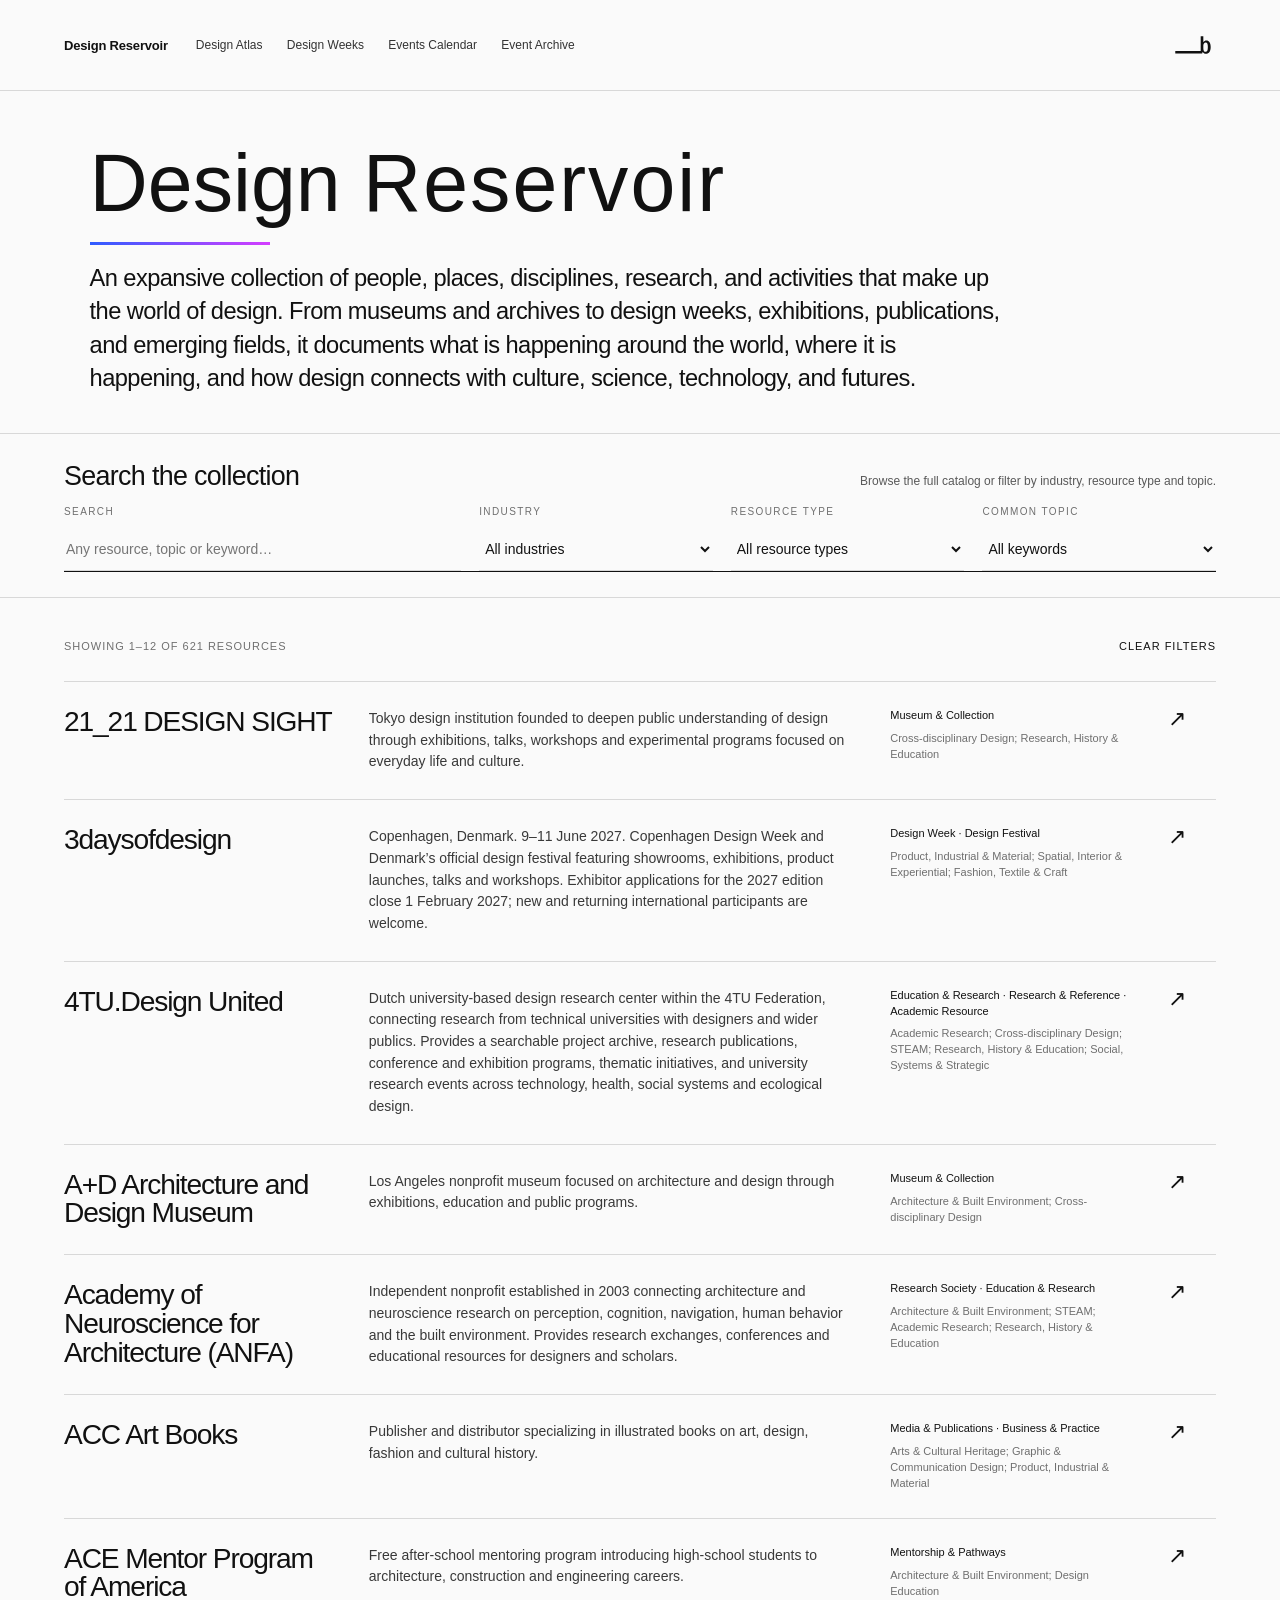
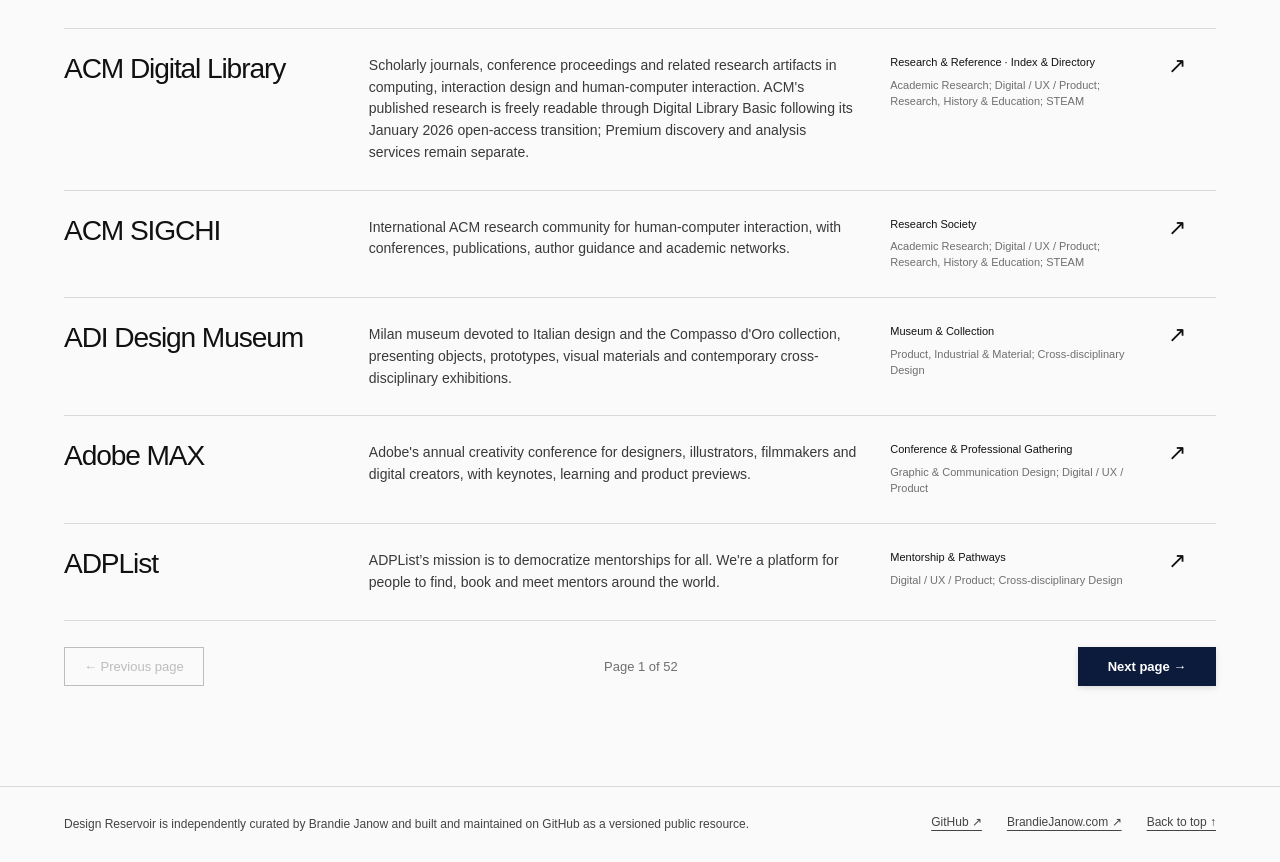
==== index.html @ 39318a6c "Load approved KoD brand gradient accent stylesheet" ====
<!doctype html>
<html lang="en">
<head>
  <link rel="icon" type="image/png" href="./assets/favicon.png?v=20261018square">
  <meta charset="utf-8">
  <meta name="viewport" content="width=device-width,initial-scale=1">
  <meta name="description" content="A curated international index of design knowledge, research, institutions, methods, archives, disciplines and opportunities, spanning STEAM, GLAM, futures and foresight.">
  <title>Design Reservoir</title>
  <link rel="canonical" href="https://brandiejanow.github.io/design-reservoir/">
  
  
  
  
  
  
  
  

  <link rel="stylesheet" href="./styles.css?v=20261120kodbrandgradient">

  <meta property="og:type" content="website">
  <meta property="og:title" content="Design Reservoir">
  <meta property="og:description" content="A curated international index of design knowledge, research, institutions, methods, archives, disciplines and opportunities, spanning STEAM, GLAM, futures and foresight.">
  <meta property="og:url" content="https://brandiejanow.github.io/design-reservoir/">
  <meta property="og:site_name" content="Design Reservoir">
  <meta property="og:image" content="https://brandiejanow.github.io/design-reservoir/assets/social-preview.png?v=20261030">
  <meta property="og:image:secure_url" content="https://brandiejanow.github.io/design-reservoir/assets/social-preview.png?v=20261030">
  <meta property="og:image:type" content="image/png">
  <meta property="og:image:width" content="1200">
  <meta property="og:image:height" content="630">
  <meta property="og:image:alt" content="Design Reservoir link preview graphic">
  <meta name="twitter:card" content="summary_large_image">
  <meta name="twitter:title" content="Design Reservoir">
  <meta name="twitter:description" content="A curated international index of design knowledge, research, institutions, methods, archives, disciplines and opportunities, spanning STEAM, GLAM, futures and foresight.">
  <meta name="twitter:image" content="https://brandiejanow.github.io/design-reservoir/assets/social-preview.png?v=20261030">
</head>
<body>
  <header id="top" class="site-nav">
    <a class="site-home" aria-current="page" href="./">Design Reservoir</a>
    <nav class="desktop-nav" aria-label="Sections">

      <a href="./atlas/">Design Atlas</a>
      <a href="./design-weeks/">Design Weeks</a>
      <a href="./events/">Events Calendar</a>
      <a href="./events/archive.html">Event Archive</a>
    </nav>
    <details class="mobile-nav">
      <summary>Explore <span class="menu-symbol" aria-hidden="true">☰</span></summary>
      <nav aria-label="Mobile sections">
        <a href="./">All Resources</a>

        <a href="./atlas/">Design Atlas</a>
        <a href="./design-weeks/">Design Weeks</a>
        <a href="./events/">Events Calendar</a>
        <a href="./events/archive.html">Event Archive</a>
      </nav>
    </details>
    <span class="name" aria-label="Brandie Janow logo"><img src="./assets/b-logo.svg" alt=""></span>
  </header>

  <main>
    <section class="hero compact-hero">
      <h1>Design <span class="reservoir-word">Reservoir</span></h1>
      <p class="intro">An expansive collection of people, places, disciplines, research, and activities that make up the world of design. From museums and archives to design weeks, exhibitions, publications, and emerging fields, it documents what is happening around the world, where it is happening, and how design connects with culture, science, technology, and futures.</p>
    </section>
<section class="search-section" aria-label="Search the collection">
<div class="search-intro"><h2>Search the collection</h2><p>Browse the full catalog or filter by industry, resource type and topic.</p></div>
<div class="toolbar">
        <label class="search">
          <span>Search</span>
          <input id="search" type="search" placeholder="Any resource, topic or keyword…" autocomplete="off">
        </label>
        <label>
          <span>Industry</span>
          <select id="industry"><option value="">All industries</option></select>
        </label>
        <label>
          <span>Resource type</span>
          <select id="type"><option value="">All resource types</option><option value="Design Week">Design Week</option></select>
        </label>
        <label>
          <span>Common topic</span>
          <select id="keyword"><option value="">All keywords</option></select>
        </label>
      </div>
</section>

<section class="directory" aria-label="Design Reservoir directory">
      

      <div class="directory-head">
        <p id="resultCount">Loading…</p>
        <button id="clear" type="button">Clear filters</button>
      </div>

      <div id="list" class="resource-list"></div>
      <nav id="pager" class="pagination" aria-label="Directory pages" hidden>
        <button id="prevPage" type="button">← Previous page</button>
        <span id="pageInfo" aria-live="polite"></span>
        <button id="nextPage" type="button">Next page →</button>
      </nav>
      <p id="empty" class="empty" hidden>No resources match those filters.</p>
    </section>

    
  </main>

<footer class="reservoir-footer"><p>Design Reservoir is independently curated by Brandie Janow and built and maintained on GitHub as a versioned public resource.</p><nav aria-label="Footer navigation"><a href="https://github.com/brandiejanow/design-reservoir" target="_blank" rel="noopener">GitHub ↗</a><a href="https://www.brandiejanow.com/" target="_top">BrandieJanow.com ↗</a><a href="#top" class="back-to-top">Back to top ↑</a></nav></footer>
  <script src="./app.js?v=20261028cleanevents"></script>
</body>
</html>
---- styles.css ----
:root{--ink:#111;--muted:#6f6f6f;--line:#d8d8d8;--paper:#fafafa;--soft:#f6f6f4}
*{box-sizing:border-box}html{scroll-behavior:smooth}body{margin:0;background:var(--paper);color:var(--ink);font-family:"Helvetica Neue",Helvetica,Arial,sans-serif;-webkit-font-smoothing:antialiased}
a{color:inherit}.site-nav{min-height:82px;display:flex;align-items:center;justify-content:space-between;gap:28px;padding:22px clamp(22px,5vw,74px);border-bottom:1px solid var(--line)}
.name{text-decoration:none;display:inline-flex;align-items:center;margin-left:auto;flex:0 0 auto}.name img{width:46px;height:46px;display:block;object-fit:contain}.site-nav nav{display:flex;gap:28px;flex-wrap:wrap;justify-content:flex-end}.site-nav nav a{text-decoration:none;font-size:12px;color:#333}.site-nav nav a:hover{text-decoration:underline;text-underline-offset:4px}
main{max-width:1600px;margin:0 auto}.hero{padding:clamp(66px,9vw,142px) clamp(22px,7vw,108px) clamp(60px,8vw,112px);border-bottom:1px solid var(--line)}
.eyebrow{margin:0 0 28px;font-size:11px;text-transform:uppercase;letter-spacing:.18em}.hero h1{margin:0;max-width:1100px;font-weight:400;font-size:clamp(58px,9vw,138px);line-height:1.02;letter-spacing:0}
.reservoir-word{letter-spacing:.025em;font-kerning:none}.intro{max-width:780px;margin:44px 0 28px;font-size:clamp(20px,2.2vw,30px);line-height:1.28;letter-spacing:-.025em}.meta{margin:0;color:var(--muted);font-size:12px}
.directory{padding:34px clamp(22px,5vw,74px) 100px}.toolbar{display:grid;grid-template-columns:1.7fr repeat(3,1fr);gap:18px;padding:8px 0 28px;border-bottom:1px solid var(--ink)}
.toolbar label{display:flex;flex-direction:column;gap:10px}.toolbar label>span{font-size:10px;text-transform:uppercase;letter-spacing:.14em;color:var(--muted)}
input,select{width:100%;min-height:44px;border:0;border-bottom:1px solid var(--line);border-radius:0;background:transparent;padding:0 2px;font:inherit;font-size:14px;color:var(--ink);outline:none}
input:focus,select:focus{border-bottom-color:var(--ink)}.directory-head{display:flex;justify-content:space-between;align-items:center;padding:18px 0;color:var(--muted);font-size:11px;text-transform:uppercase;letter-spacing:.09em}
#clear{border:0;background:none;padding:0;font:inherit;font-size:11px;text-transform:uppercase;letter-spacing:.09em;color:var(--ink);cursor:pointer}
.resource-list{border-top:1px solid var(--line)}.resource{display:grid;grid-template-columns:minmax(190px,1fr) minmax(300px,1.8fr) minmax(180px,.9fr) 48px;gap:34px;align-items:start;padding:26px 0;border-bottom:1px solid var(--line)}
.resource h2{margin:0;font-weight:400;font-size:clamp(23px,2.2vw,34px);line-height:1.02;letter-spacing:-.04em}.description{margin:0;color:#393939;font-size:14px;line-height:1.55;max-width:720px}
.taxonomy{display:flex;flex-direction:column;gap:7px;font-size:11px;line-height:1.45;color:var(--muted)}.taxonomy strong{font-weight:400;color:var(--ink)}.visit{text-decoration:none;font-size:22px;line-height:1}.visit:hover{opacity:.45}
.empty{padding:70px 0;color:var(--muted)}.note{padding:48px clamp(22px,5vw,74px) 78px;border-top:1px solid var(--line)}.note p{max-width:820px;margin:0;font-size:14px;line-height:1.55;color:#3c3c3c}.note a{text-underline-offset:3px}
footer{display:flex;justify-content:space-between;gap:20px;padding:28px clamp(22px,5vw,74px);border-top:1px solid var(--line);font-size:11px;color:var(--muted)}footer a{text-underline-offset:3px}
body.embed .site-nav,body.embed footer{display:none}body.embed .hero{padding-top:42px}
@media(max-width:1050px){.toolbar{grid-template-columns:1fr 1fr}.resource{grid-template-columns:1fr 1.8fr 42px}.taxonomy{grid-column:1/3;flex-direction:row;flex-wrap:wrap;gap:6px 18px}.visit{grid-column:3;grid-row:1}}
@media(max-width:700px){.site-nav{align-items:center}.site-nav .desktop-nav{display:none}.hero h1{font-size:clamp(54px,18vw,84px);line-height:1.02}.toolbar{grid-template-columns:1fr}.resource{grid-template-columns:1fr 40px;gap:16px 18px}.resource h2{grid-column:1}.description{grid-column:1/3}.taxonomy{grid-column:1/3}.visit{grid-column:2;grid-row:1}.note{padding-bottom:56px}footer{flex-direction:column}}

.quick-links{display:flex;flex-wrap:wrap;gap:12px 28px;margin:25px 0 0;font-size:13px}.quick-links a{text-underline-offset:4px}


/* Consistent, accessible way back to the main index on every device. */
.site-home{font-size:13px;letter-spacing:-.015em;font-weight:600;text-decoration:none;white-space:nowrap;flex:0 0 auto}
.site-home:hover{text-decoration:underline;text-underline-offset:5px}
.desktop-nav{justify-content:center!important;gap:clamp(12px,1.9vw,28px)!important}
.mobile-nav{display:none;position:relative}
.mobile-nav summary{list-style:none;cursor:pointer;display:flex;align-items:center;justify-content:center;gap:9px;min-height:44px;min-width:100px;padding:0 10px;border:1px solid var(--line);font-size:12px}
.mobile-nav summary::-webkit-details-marker{display:none}
.mobile-nav summary:focus-visible,.site-home:focus-visible,.mobile-nav nav a:focus-visible{outline:2px solid var(--ink);outline-offset:3px}
.mobile-nav .menu-symbol{font-size:17px;font-weight:400;line-height:1}
.mobile-nav nav{position:absolute;right:0;top:calc(100% + 8px);z-index:30;width:min(280px,calc(100vw - 32px));display:flex!important;flex-direction:column;gap:0!important;flex-wrap:nowrap;align-items:stretch;justify-content:flex-start;background:var(--paper);border:1px solid var(--line);box-shadow:0 10px 20px rgba(0,0,0,.08)}
.mobile-nav nav a{padding:15px 19px;font-size:14px!important;min-height:48px;border-bottom:1px solid var(--line);text-decoration:none}
.mobile-nav nav a:last-child{border-bottom:0}
.mobile-nav nav a:hover,.mobile-nav nav a.active{background:var(--soft)}
@media(max-width:950px){
 .site-nav{padding:13px clamp(15px,4vw,30px);min-height:66px;gap:13px}
 .site-nav .desktop-nav{display:none}
 .mobile-nav{display:block;margin-left:auto}
 .name{margin-left:0}
 .name img{width:29px;height:29px}
}
@media(max-width:700px){
 .site-nav{align-items:center;flex-wrap:nowrap}
 .site-home{font-size:13px}
 .mobile-nav summary{min-width:89px}
 .hero{padding-top:clamp(43px,8vw,60px);padding-bottom:clamp(46px,8vw,75px)}
 body.embed .site-nav{display:flex}
 body.embed .hero{padding-top:46px}
}

/* Short directory pages keep the main index easy to browse. */
.pagination{display:flex;justify-content:space-between;align-items:center;gap:24px;padding:26px 0 0;font-size:13px}
.pagination[hidden]{display:none}
.pagination button{border:1px solid var(--ink);background:transparent;color:var(--ink);padding:11px 19px;cursor:pointer;font:inherit}
.pagination button:hover:not(:disabled){background:var(--ink);color:var(--paper)}
.pagination button:disabled{opacity:.26;cursor:default}
.pagination span{color:var(--muted)}
@media(max-width:700px){.pagination{gap:10px}.pagination button{padding:10px 13px}}

/* Consistent institutional footer across the Reservoir collections. */
.reservoir-footer{display:flex;justify-content:space-between;align-items:flex-start;flex-wrap:wrap;gap:20px 40px;padding:28px clamp(22px,5vw,74px);border-top:1px solid var(--line);font-size:12px;color:#444}
.reservoir-footer p{max-width:850px;margin:0;line-height:1.65}
.reservoir-footer nav{display:flex;align-items:center;flex-wrap:wrap;gap:14px 25px;margin-left:auto}
.reservoir-footer a{text-underline-offset:4px}
.reservoir-footer .back-to-top{font-weight:500;white-space:nowrap}
@media(max-width:700px){.reservoir-footer nav{margin-left:0}}

/* Compact discovery entrance and directory search. */
.compact-hero{padding-top:clamp(29px,3.9vw,59px);padding-bottom:24px}
.compact-hero .eyebrow{margin-bottom:16px}
.compact-hero h1{font-size:clamp(49px,6.3vw,98px);line-height:1.05}
.compact-hero .intro{max-width:920px;margin:17px 0 13px;font-size:clamp(17px,1.85vw,24px);line-height:1.42}
.index-counts{font-size:12px;color:#4b4b4b;line-height:1.65}
.index-counts>span[aria-hidden]{padding:0 6px}
.collection-origin{margin:6px 0 0;font-size:11px;letter-spacing:.015em;color:#666}
.collection-origin>span{padding:0 6px}
.search-section{padding:27px clamp(22px,5vw,74px) 25px;border-bottom:1px solid var(--line);max-width:1600px;margin:0 auto}
.search-intro{display:flex;align-items:baseline;justify-content:space-between;gap:10px 20px;margin-bottom:14px}
.search-intro h2{font-size:clamp(20px,2.1vw,29px);letter-spacing:-.025em;font-weight:400;margin:0}
.search-intro p{margin:0;color:#595959;font-size:12px;line-height:1.5}
.search-section .toolbar{padding:0}
.directory{padding-top:13px}
@media(max-width:820px){.search-intro{display:block}.search-intro p{margin-top:7px}.search-section .toolbar{grid-template-columns:repeat(2,minmax(0,1fr))}}
@media(max-width:600px){.compact-hero{padding:24px 22px 21px}.compact-hero h1{font-size:clamp(46px,10vw,73px)}.compact-hero .intro{font-size:17px}.search-section{padding:25px 22px}.search-section .toolbar{grid-template-columns:1fr}}

/* KoD keeps the same directory row styling; only its title color differs. */
.resource h2.kod-title{color:#0C1A3B}

/* Clear primary navigation through paginated directory results. */
.pagination #nextPage{background:#2F5CFF;color:#fff;border-color:#2F5CFF;font-weight:600;min-width:138px;box-shadow:0 2px 6px rgba(0,0,0,.12)}
.pagination #nextPage:hover:not(:disabled){background:#0C1A3B;border-color:#0C1A3B;color:#fff}
.pagination #nextPage:focus-visible{outline:3px solid #2F5CFF;outline-offset:3px}
.pagination #nextPage:disabled{background:#e7e7e7;border-color:#d0d0d0;color:#6f6f6f;box-shadow:none;opacity:1}

/* Shared title scale and Knowledge of Design accent palette. */
:root{--kod-yellow:#FFF500;--kod-red:#FF1A1A;--kod-blue:#2F5CFF;--kod-orange:#FF4B00;--kod-pink:#FF2D95;--kod-acid:#9FFF00;--kod-purple:#D43DFF;--kod-aqua:#00F5D4;--kod-gold:#FFC700;--kod-beige:#F5EADA;--kod-purple-text:#2B0A3D;--kod-aqua-text:#0C1A3B}
.hero:not(.compact-hero){padding-top:clamp(29px,3.9vw,59px);padding-bottom:24px}
.hero:not(.compact-hero) h1{font-size:clamp(49px,6.3vw,98px);line-height:1.05}
.hero:not(.compact-hero) .intro{margin-top:17px;font-size:clamp(17px,1.85vw,24px);line-height:1.42}
.compact-hero h1{color:var(--ink)}
.page-atlas .hero h1{color:var(--ink)}
.page-weeks .hero h1{color:var(--ink)}
.page-calendar .hero h1{color:var(--ink)}
.page-archive .hero h1{color:var(--ink)}
.pagination #nextPage{background:#0C1A3B;border-color:#0C1A3B}
.pagination #nextPage:hover:not(:disabled){background:#0C1A3B;border-color:#0C1A3B}
.pagination #nextPage:focus-visible{outline-color:#0C1A3B}
@media(max-width:600px){.hero:not(.compact-hero){padding:24px 22px 21px}.hero:not(.compact-hero) h1{font-size:clamp(46px,10vw,73px)}.hero:not(.compact-hero) .intro{font-size:17px}}

/* KoD Brand Book 2026: restrained title accent, official colors only.
   Electric Blue #2F5CFF + Electric Purple #D43DFF.
   Keep headings black and all archive data visualization neutral. */
.hero h1::after{
  content:"";display:block;width:clamp(100px,15vw,180px);height:3px;
  margin-top:16px;background:linear-gradient(90deg,#2F5CFF 0%,#D43DFF 100%);
}
@media(max-width:600px){.hero h1::after{width:110px;height:3px;margin-top:12px}}
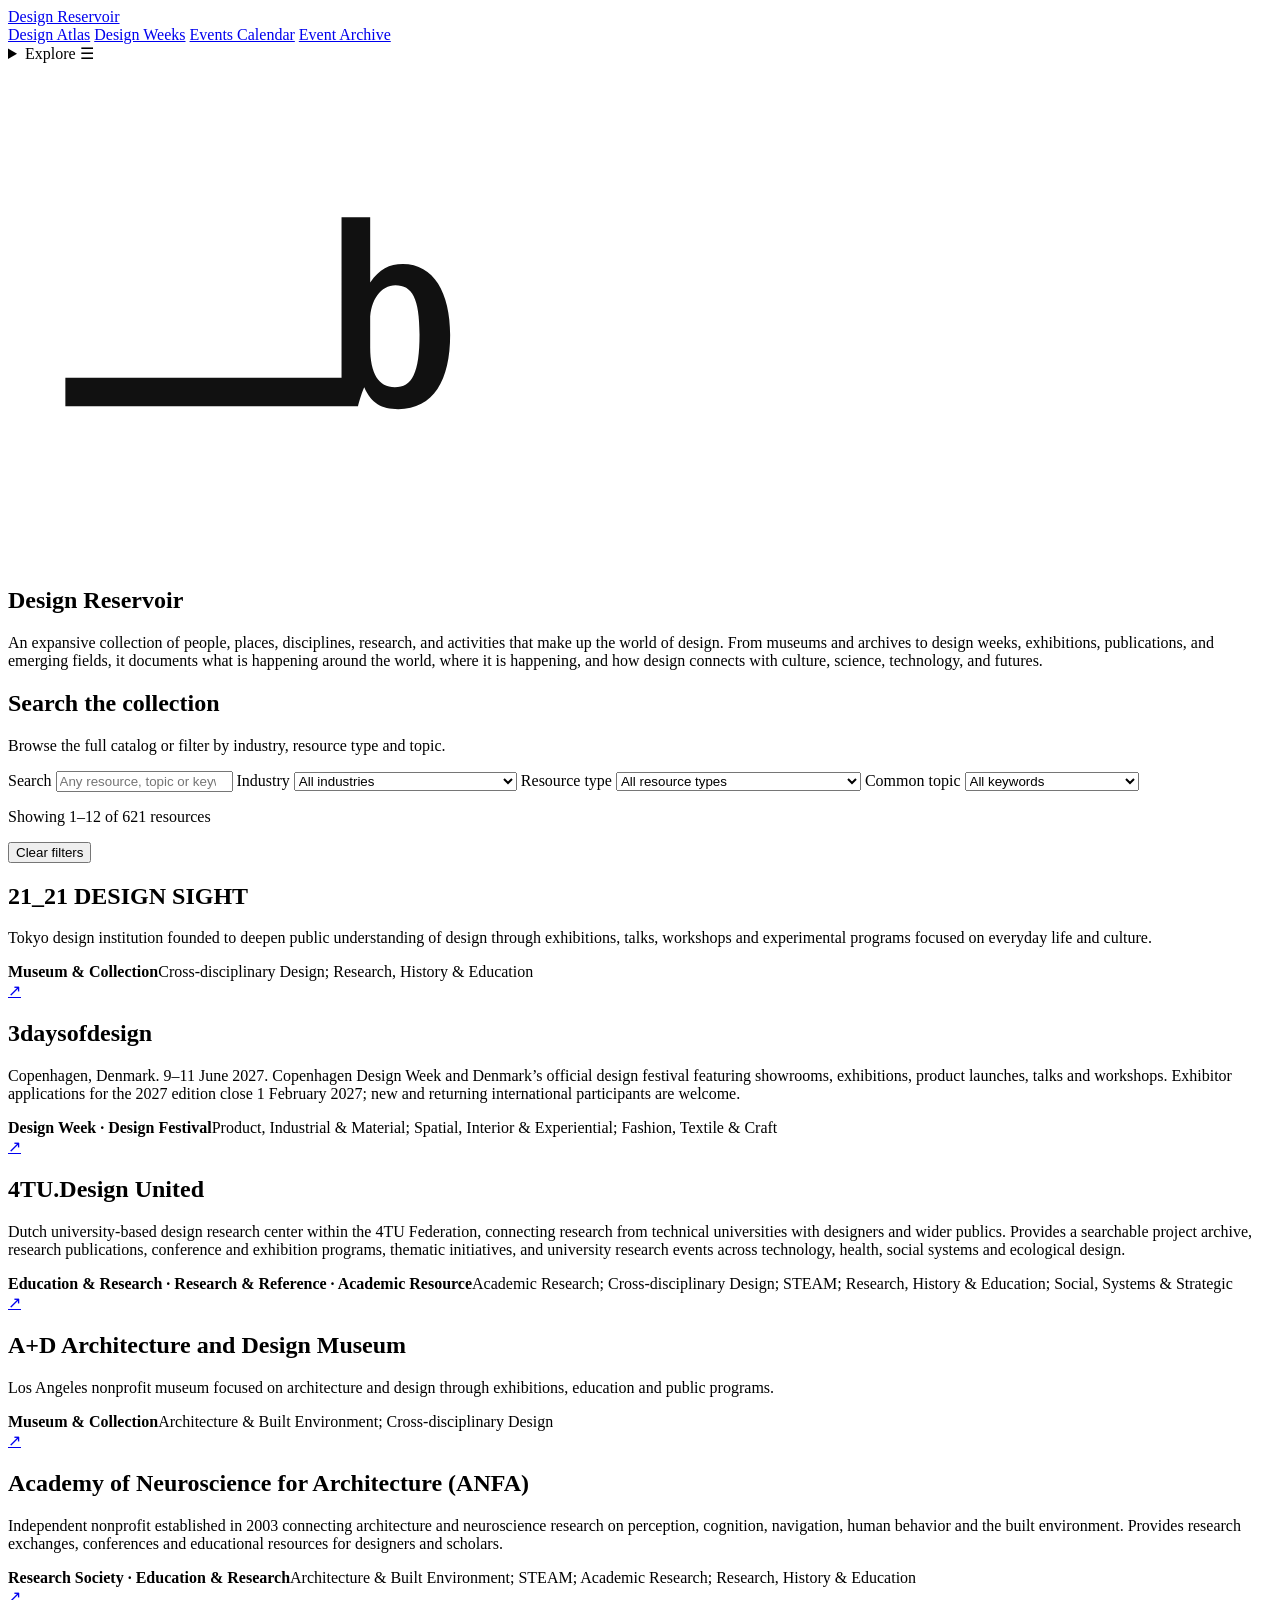
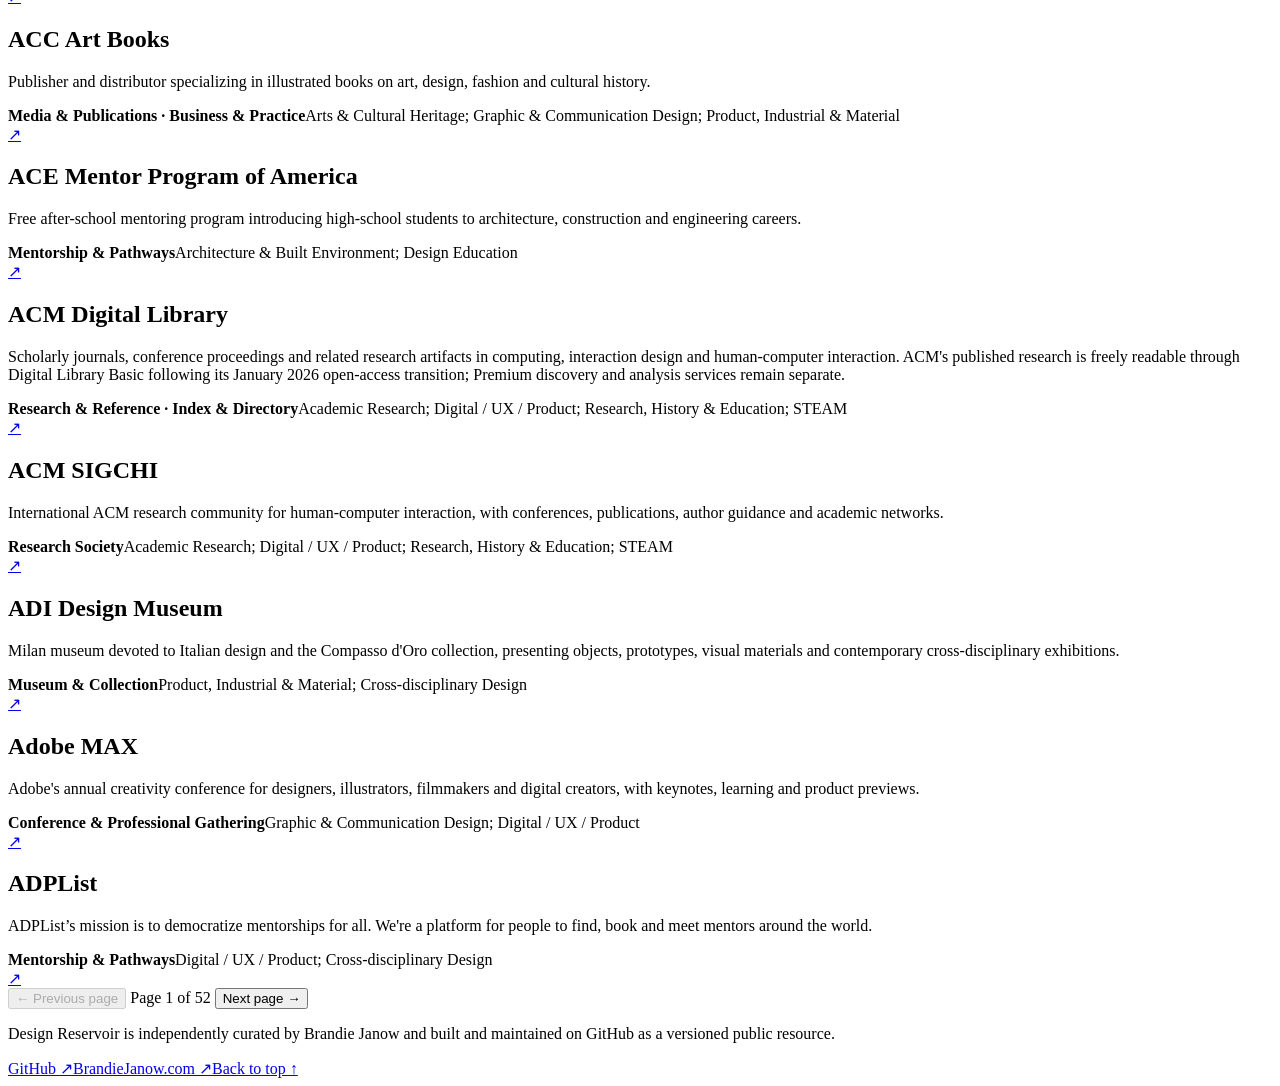
==== commit 99dce66e: "Load corrected gradient heading spacing" ====
--- a/index.html
+++ b/index.html
@@ -16,7 +16,7 @@
   
   
 
-  <link rel="stylesheet" href="./styles.css?v=20261120kodbrandgradient">
+  <link rel="stylesheet" href="./styles.css?v=20261120headingfix>
 
   <meta property="og:type" content="website">
   <meta property="og:title" content="Design Reservoir">
--- a/styles.css
+++ b/styles.css
@@ -110,11 +110,32 @@
 .pagination #nextPage:focus-visible{outline-color:#0C1A3B}
 @media(max-width:600px){.hero:not(.compact-hero){padding:24px 22px 21px}.hero:not(.compact-hero) h1{font-size:clamp(46px,10vw,73px)}.hero:not(.compact-hero) .intro{font-size:17px}}
 
-/* KoD Brand Book 2026: restrained title accent, official colors only.
-   Electric Blue #2F5CFF + Electric Purple #D43DFF.
-   Keep headings black and all archive data visualization neutral. */
-.hero h1::after{
-  content:"";display:block;width:clamp(100px,15vw,180px);height:3px;
-  margin-top:16px;background:linear-gradient(90deg,#2F5CFF 0%,#D43DFF 100%);
+
+/* Heading gradients use only official Knowledge of Design colors. */
+.hero h1{color:#111111;background:linear-gradient(105deg,#2F5CFF 0%,#D43DFF 100%);-webkit-background-clip:text;background-clip:text;-webkit-text-fill-color:transparent;width:fit-content;max-width:100%;}
+.hero h1::after{content:none!important;display:none!important;}
+@media(forced-colors:active){.hero h1{background:none;-webkit-text-fill-color:currentColor;color:CanvasText;}}
+
+/* Official KoD Electric Blue for pagination. */
+.pagination #nextPage{background:#2F5CFF;border-color:#2F5CFF;color:#FFFFFF}
+.pagination #nextPage:hover:not(:disabled){background:#0C1A3B;border-color:#0C1A3B;color:#FFFFFF}
+.pagination #nextPage:focus-visible{outline-color:#2F5CFF}
+
+/* Prevent clipped descenders on gradient headings and separate the introduction. */
+.hero h1{
+  line-height:1.17;
+  padding-bottom:.14em;
+  overflow:visible;
 }
-@media(max-width:600px){.hero h1::after{width:110px;height:3px;margin-top:12px}}
+.compact-hero .intro,.hero:not(.compact-hero) .intro{
+  margin-top:25px;
+  font-size:clamp(16px,1.65vw,21px);
+  line-height:1.5;
+}
+@media(max-width:600px){
+  .compact-hero .intro,.hero:not(.compact-hero) .intro{
+    margin-top:20px;
+    font-size:16px;
+    line-height:1.5;
+  }
+}
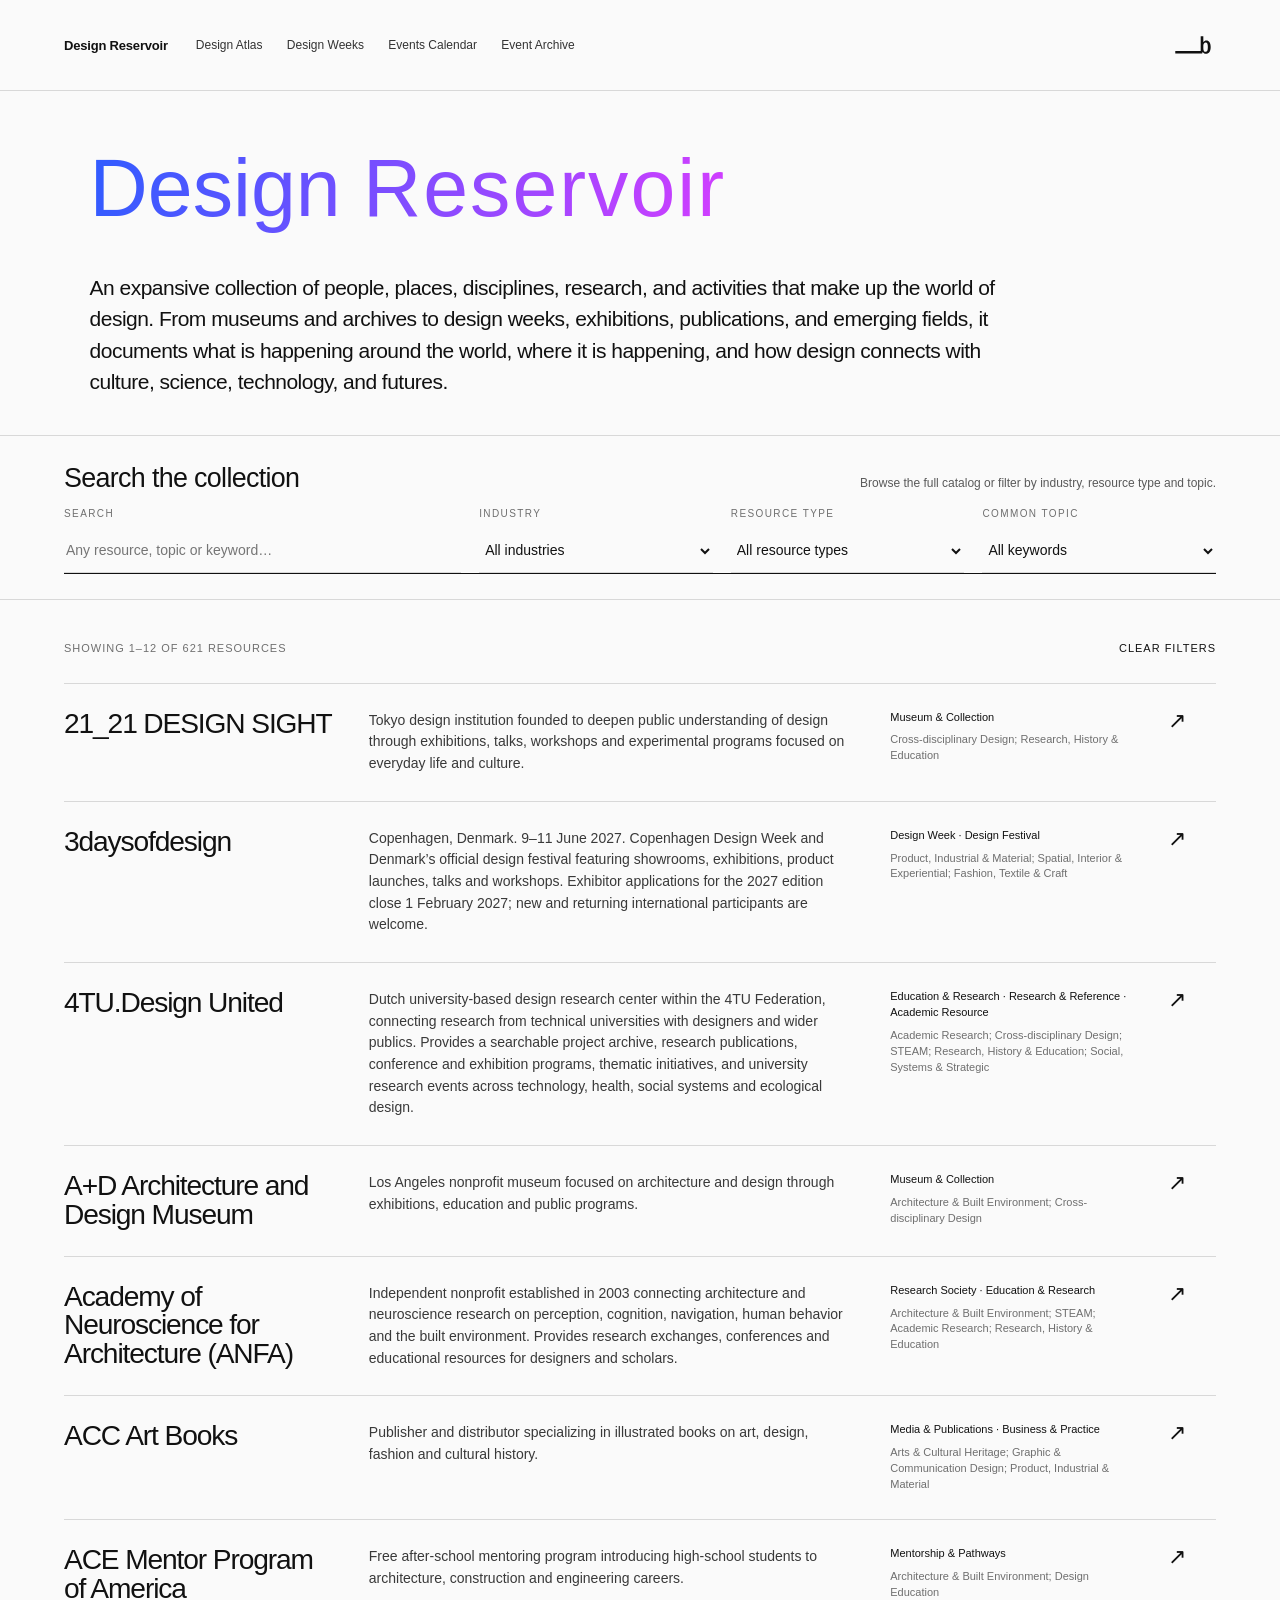
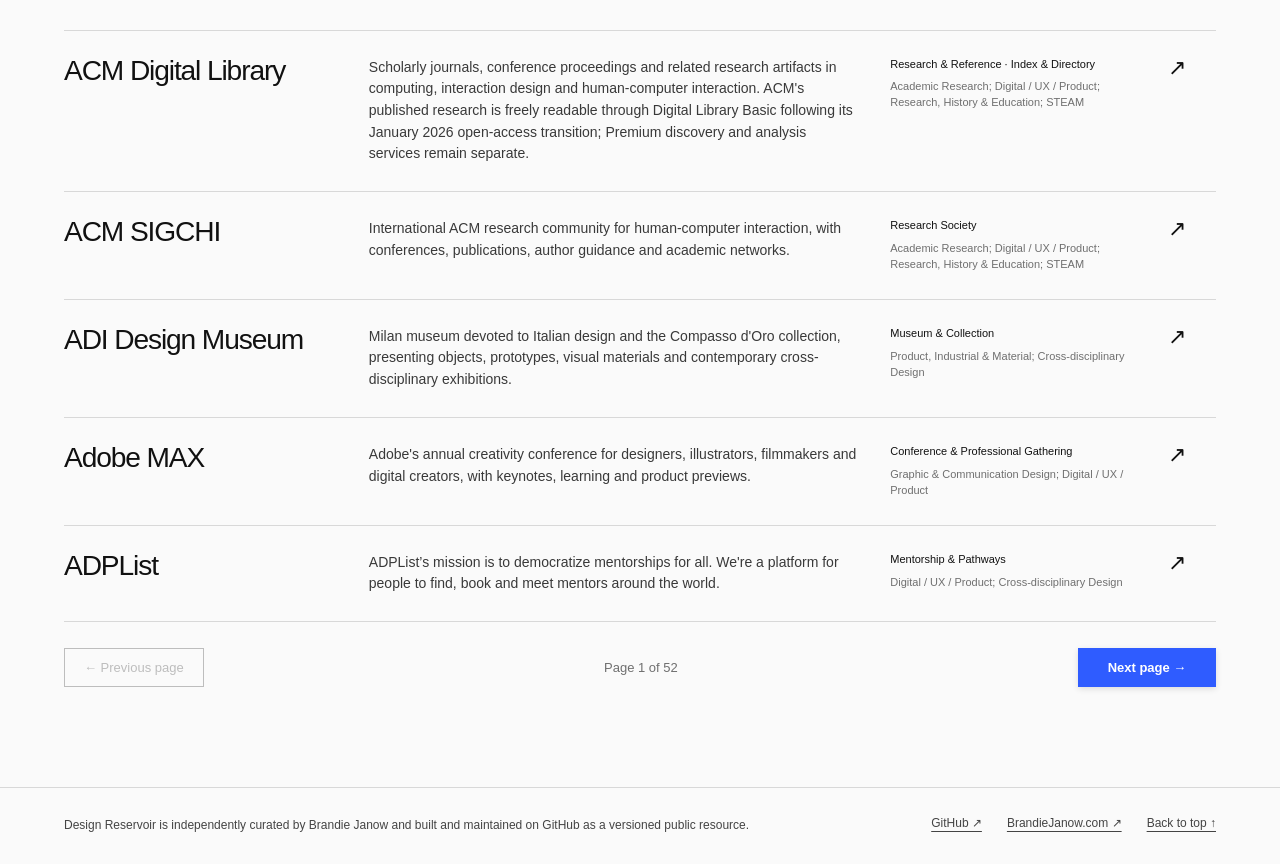
==== commit 25d86171: "Repair malformed stylesheet URL attributes preventing styles from loading" ====
--- a/index.html
+++ b/index.html
@@ -16,7 +16,7 @@
   
   
 
-  <link rel="stylesheet" href="./styles.css?v=20261120headingfix>
+  <link rel="stylesheet" href="./styles.css?v=20261120headingfix">
 
   <meta property="og:type" content="website">
   <meta property="og:title" content="Design Reservoir">
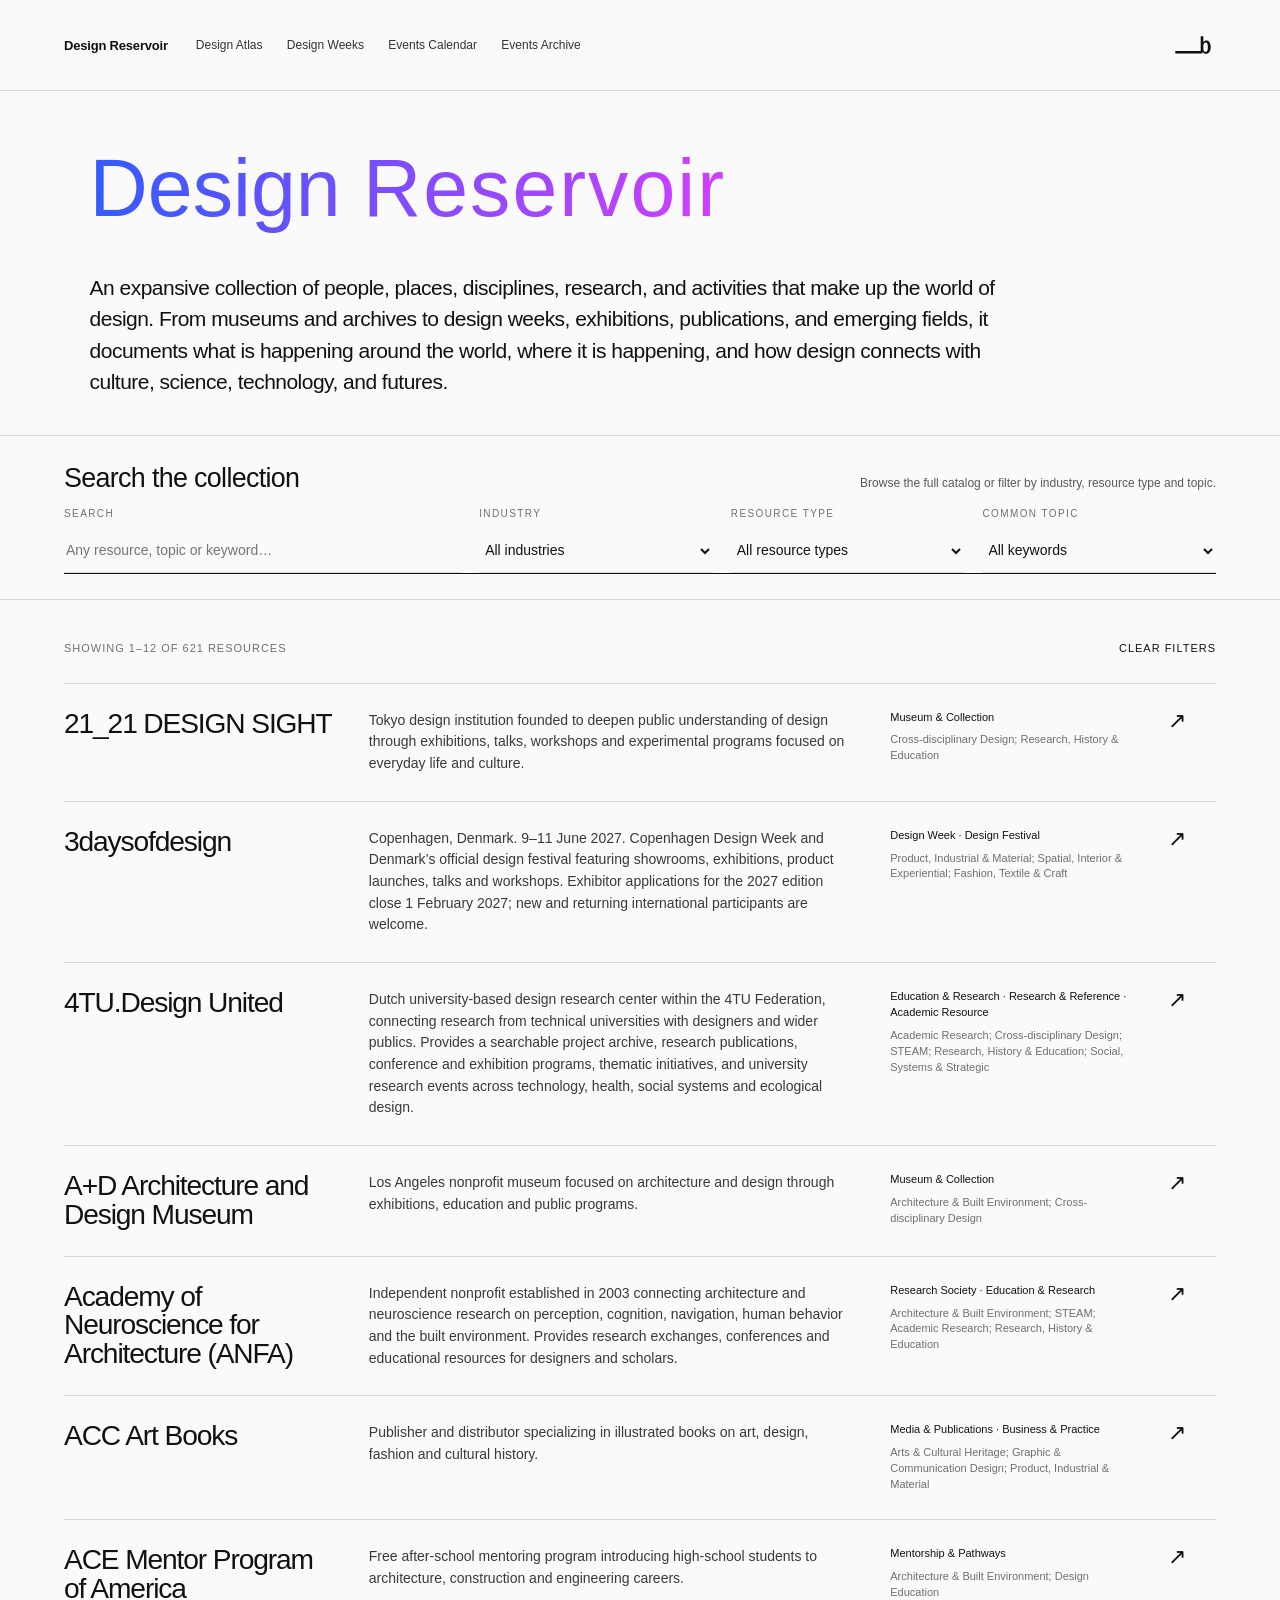
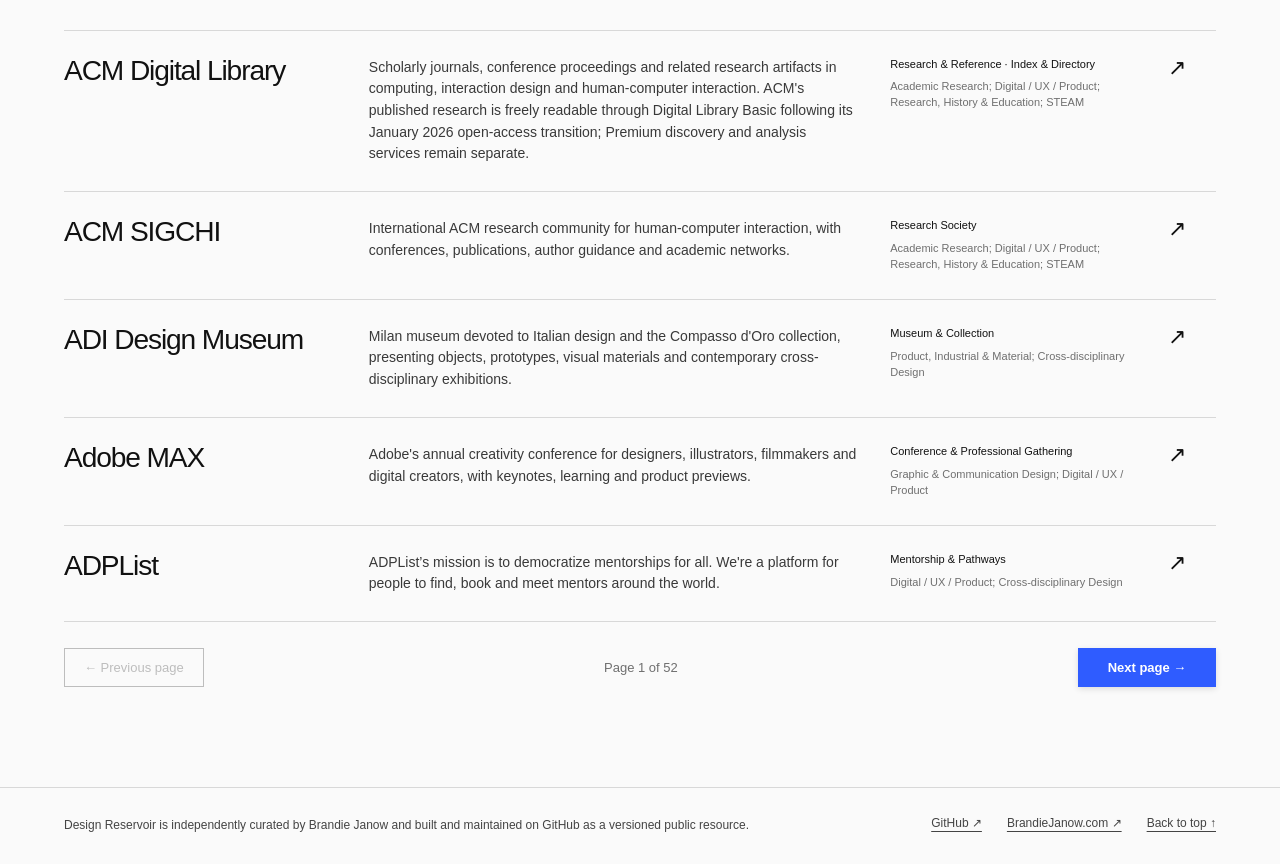
==== commit 6256d79f: "Standardize Events Archive naming across navigation and page" ====
--- a/index.html
+++ b/index.html
@@ -42,7 +42,7 @@
       <a href="./atlas/">Design Atlas</a>
       <a href="./design-weeks/">Design Weeks</a>
       <a href="./events/">Events Calendar</a>
-      <a href="./events/archive.html">Event Archive</a>
+      <a href="./events/archive.html">Events Archive</a>
     </nav>
     <details class="mobile-nav">
       <summary>Explore <span class="menu-symbol" aria-hidden="true">☰</span></summary>
@@ -52,7 +52,7 @@
         <a href="./atlas/">Design Atlas</a>
         <a href="./design-weeks/">Design Weeks</a>
         <a href="./events/">Events Calendar</a>
-        <a href="./events/archive.html">Event Archive</a>
+        <a href="./events/archive.html">Events Archive</a>
       </nav>
     </details>
     <span class="name" aria-label="Brandie Janow logo"><img src="./assets/b-logo.svg" alt=""></span>
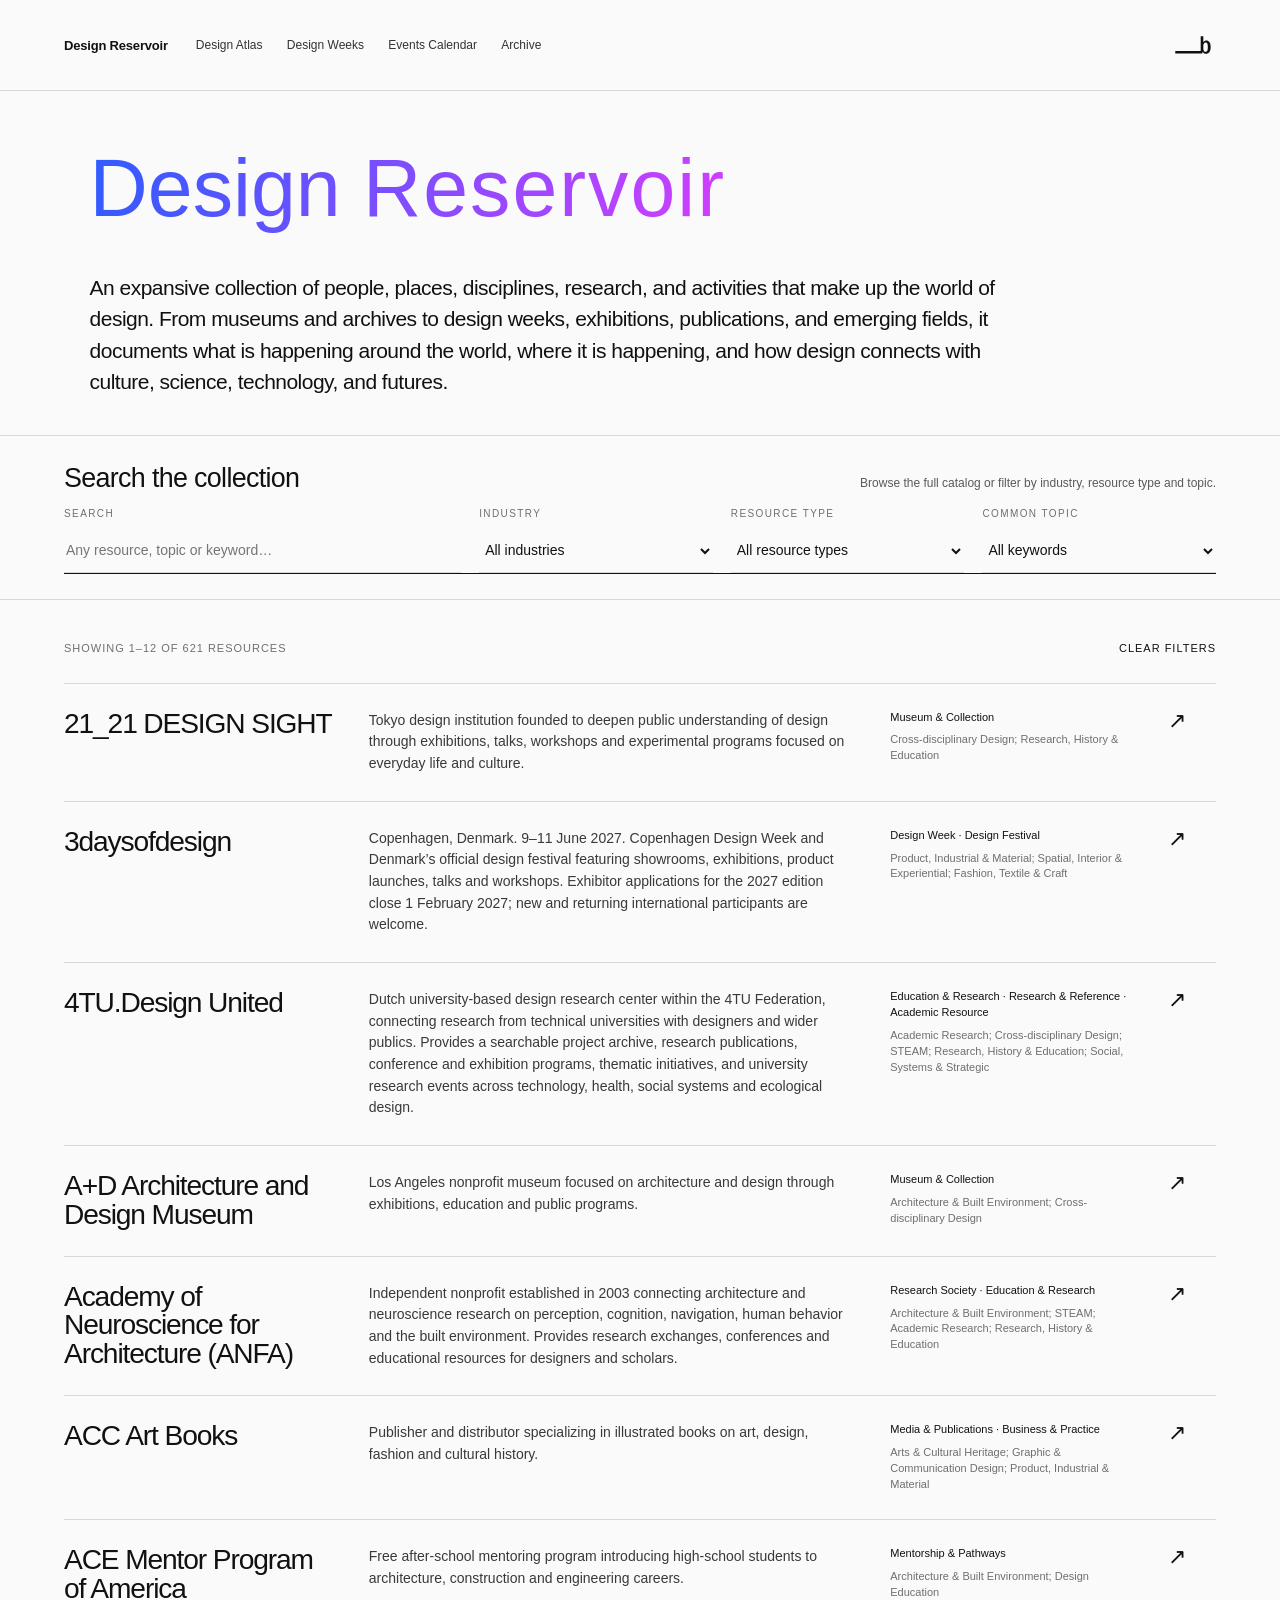
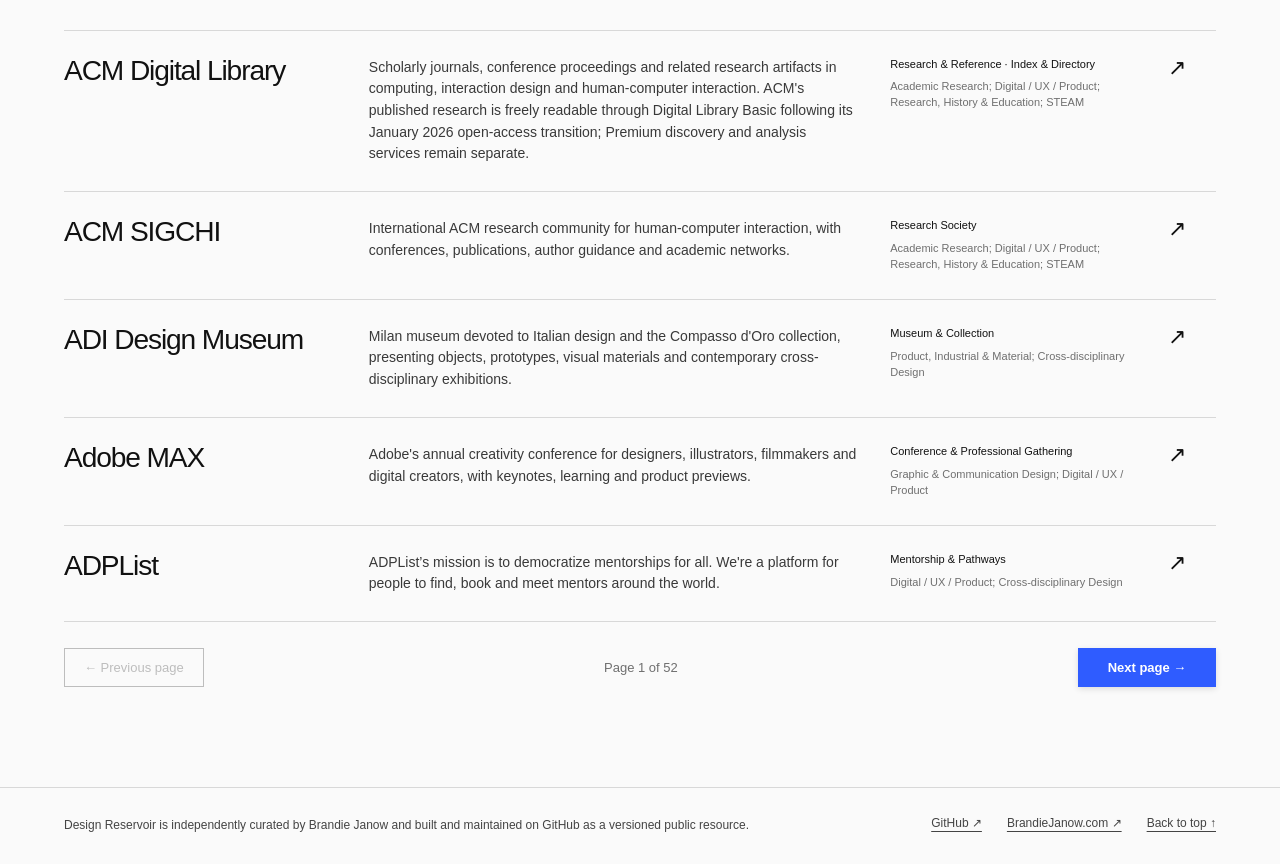
==== commit 166acb44: "Simplify Archive naming and remove redundant visual introduction" ====
--- a/index.html
+++ b/index.html
@@ -42,7 +42,7 @@
       <a href="./atlas/">Design Atlas</a>
       <a href="./design-weeks/">Design Weeks</a>
       <a href="./events/">Events Calendar</a>
-      <a href="./events/archive.html">Events Archive</a>
+      <a href="./events/archive.html">Archive</a>
     </nav>
     <details class="mobile-nav">
       <summary>Explore <span class="menu-symbol" aria-hidden="true">☰</span></summary>
@@ -52,7 +52,7 @@
         <a href="./atlas/">Design Atlas</a>
         <a href="./design-weeks/">Design Weeks</a>
         <a href="./events/">Events Calendar</a>
-        <a href="./events/archive.html">Events Archive</a>
+        <a href="./events/archive.html">Archive</a>
       </nav>
     </details>
     <span class="name" aria-label="Brandie Janow logo"><img src="./assets/b-logo.svg" alt=""></span>
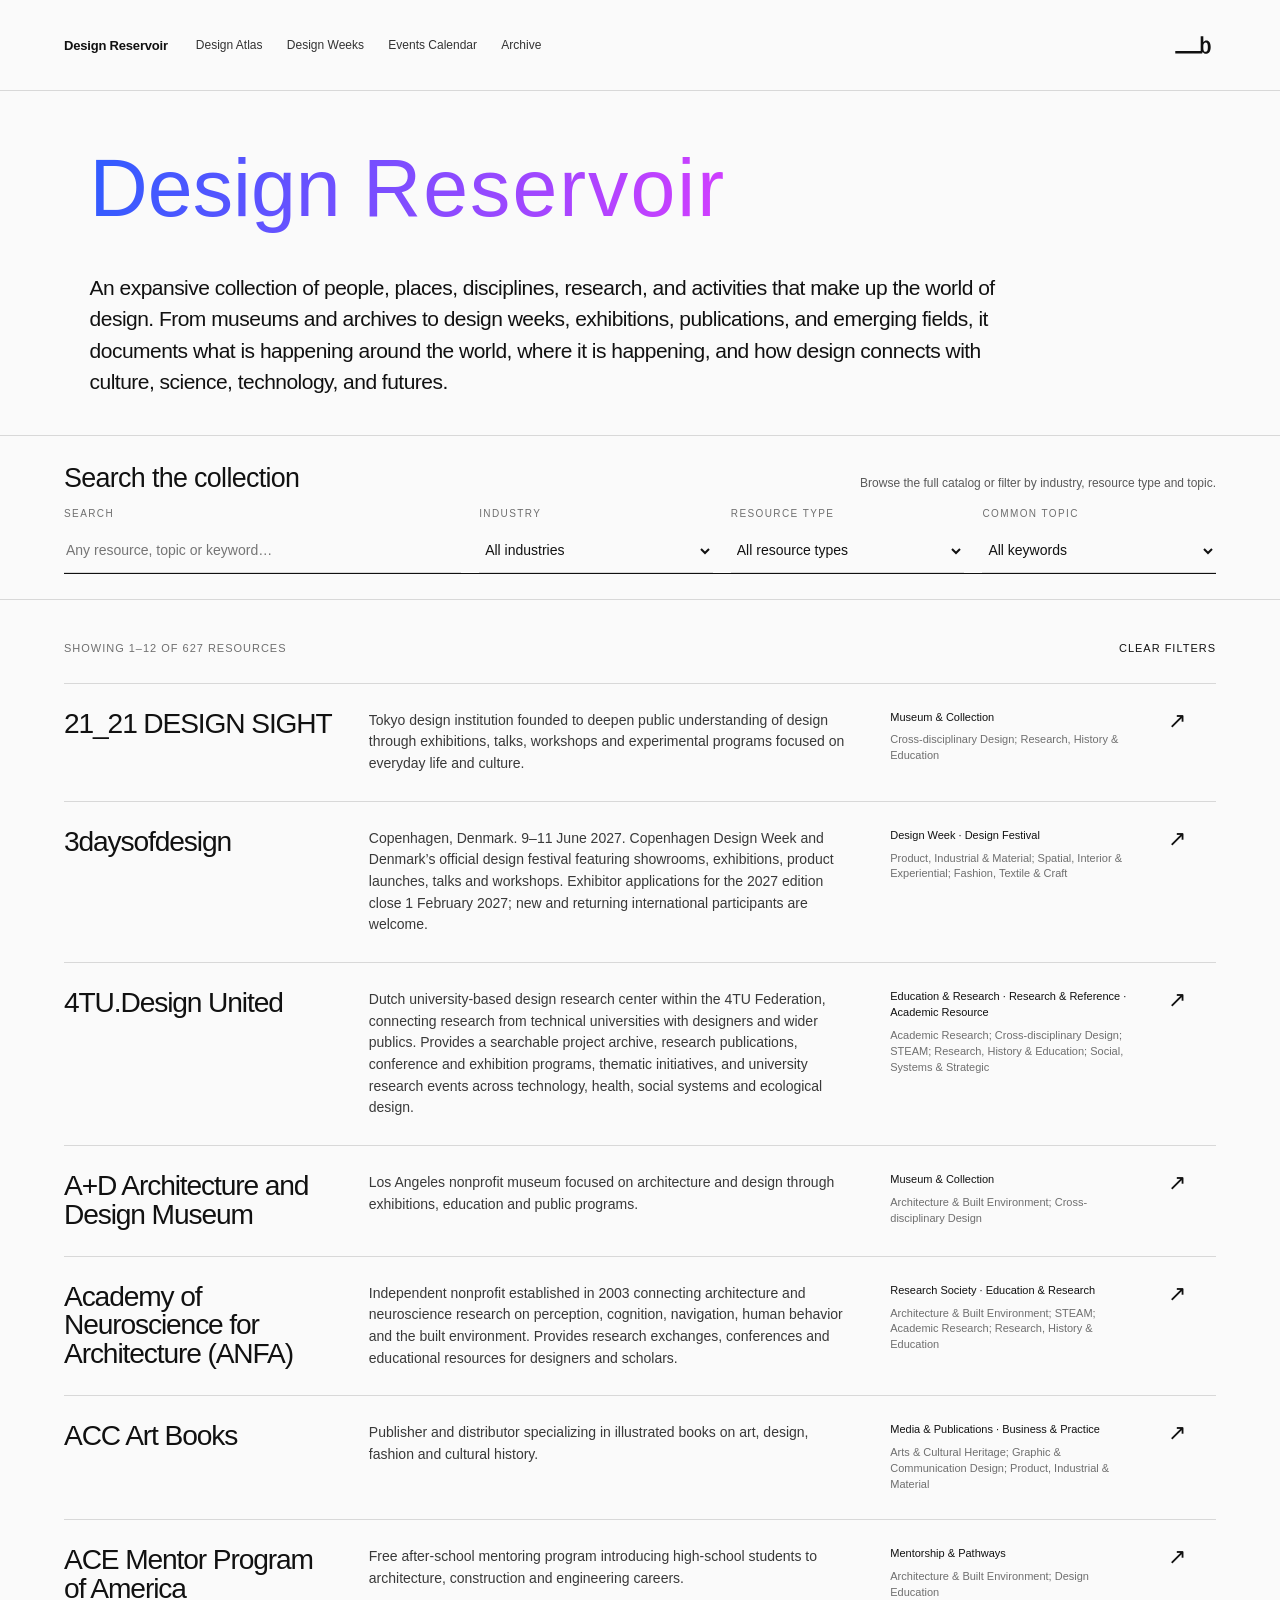
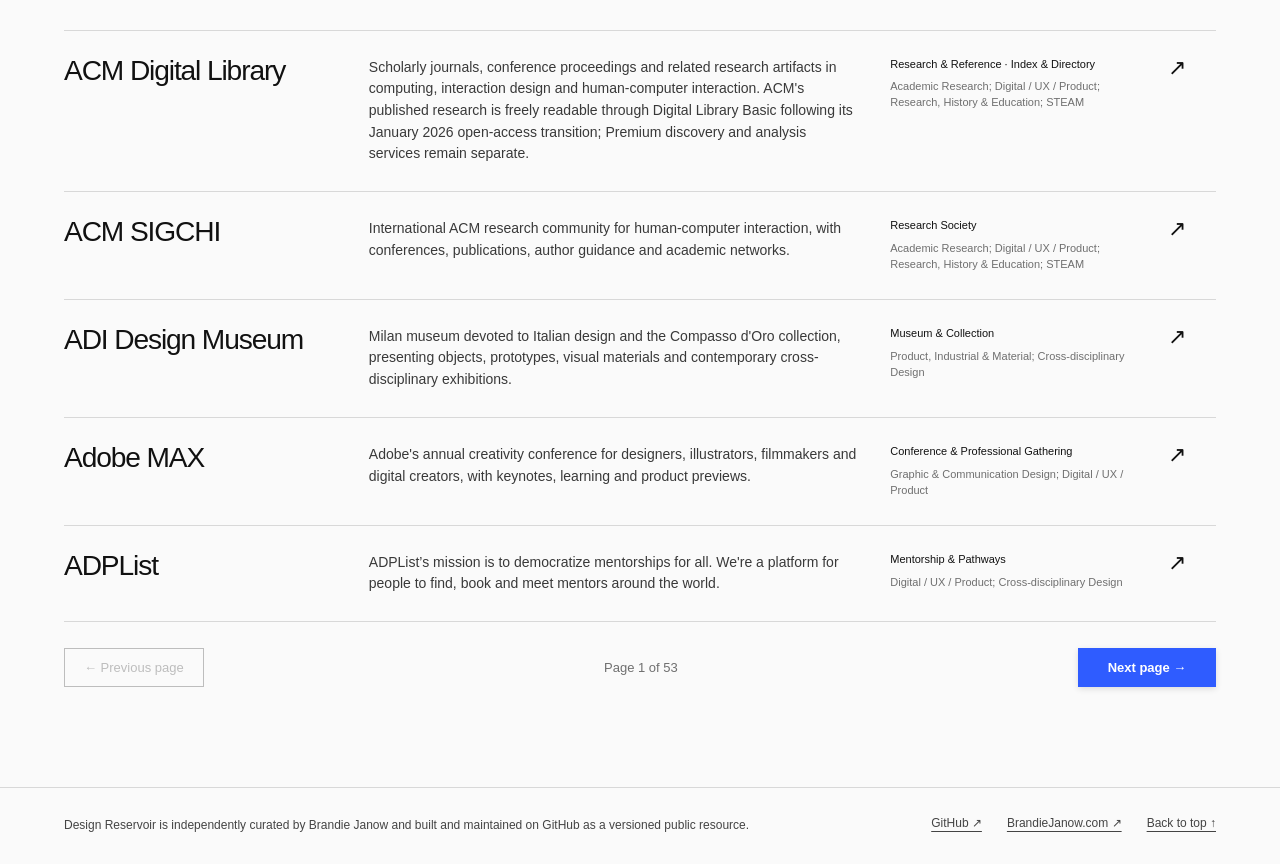
==== commit 4c334ba1: "Improve search descriptions and consistent Design Reservoir metadata" ====
--- a/index.html
+++ b/index.html
@@ -4,8 +4,8 @@
   <link rel="icon" type="image/png" href="./assets/favicon.png?v=20261018square">
   <meta charset="utf-8">
   <meta name="viewport" content="width=device-width,initial-scale=1">
-  <meta name="description" content="A curated international index of design knowledge, research, institutions, methods, archives, disciplines and opportunities, spanning STEAM, GLAM, futures and foresight.">
-  <title>Design Reservoir</title>
+  <meta name="description" content="Design Reservoir is a curated research directory for design, STEAM, futures and foresight, with academic institutions, publications, methods, archives and events.">
+  <title>Design Reservoir | Design, Futures & STEAM Research Directory</title>
   <link rel="canonical" href="https://brandiejanow.github.io/design-reservoir/">
   
   
@@ -16,11 +16,11 @@
   
   
 
-  <link rel="stylesheet" href="./styles.css?v=20261120headingfix">
+  <link rel="stylesheet" href="./styles.css?v=20261120archivecountryreview2">
 
   <meta property="og:type" content="website">
   <meta property="og:title" content="Design Reservoir">
-  <meta property="og:description" content="A curated international index of design knowledge, research, institutions, methods, archives, disciplines and opportunities, spanning STEAM, GLAM, futures and foresight.">
+  <meta property="og:description" content="Explore academic research, institutions, design methods, archives and events across design, STEAM, futures and foresight.">
   <meta property="og:url" content="https://brandiejanow.github.io/design-reservoir/">
   <meta property="og:site_name" content="Design Reservoir">
   <meta property="og:image" content="https://brandiejanow.github.io/design-reservoir/assets/social-preview.png?v=20261030">
@@ -31,8 +31,9 @@
   <meta property="og:image:alt" content="Design Reservoir link preview graphic">
   <meta name="twitter:card" content="summary_large_image">
   <meta name="twitter:title" content="Design Reservoir">
-  <meta name="twitter:description" content="A curated international index of design knowledge, research, institutions, methods, archives, disciplines and opportunities, spanning STEAM, GLAM, futures and foresight.">
+  <meta name="twitter:description" content="Explore academic research, institutions, design methods, archives and events across design, STEAM, futures and foresight.">
   <meta name="twitter:image" content="https://brandiejanow.github.io/design-reservoir/assets/social-preview.png?v=20261030">
+  <script type="application/ld+json">{"@context":"https://schema.org","@type":"WebSite","name":"Design Reservoir","url":"https://brandiejanow.github.io/design-reservoir/","description":"Design Reservoir is a curated research directory for design, STEAM, futures and foresight, with academic institutions, publications, methods, archives and events.","inLanguage":"en"}</script>
 </head>
 <body>
   <header id="top" class="site-nav">
@@ -106,6 +107,6 @@
   </main>
 
 <footer class="reservoir-footer"><p>Design Reservoir is independently curated by Brandie Janow and built and maintained on GitHub as a versioned public resource.</p><nav aria-label="Footer navigation"><a href="https://github.com/brandiejanow/design-reservoir" target="_blank" rel="noopener">GitHub ↗</a><a href="https://www.brandiejanow.com/" target="_top">BrandieJanow.com ↗</a><a href="#top" class="back-to-top">Back to top ↑</a></nav></footer>
-  <script src="./app.js?v=20261028cleanevents"></script>
+  <script src="./app.js?v=20261120archivecountryreview2"></script>
 </body>
 </html>
